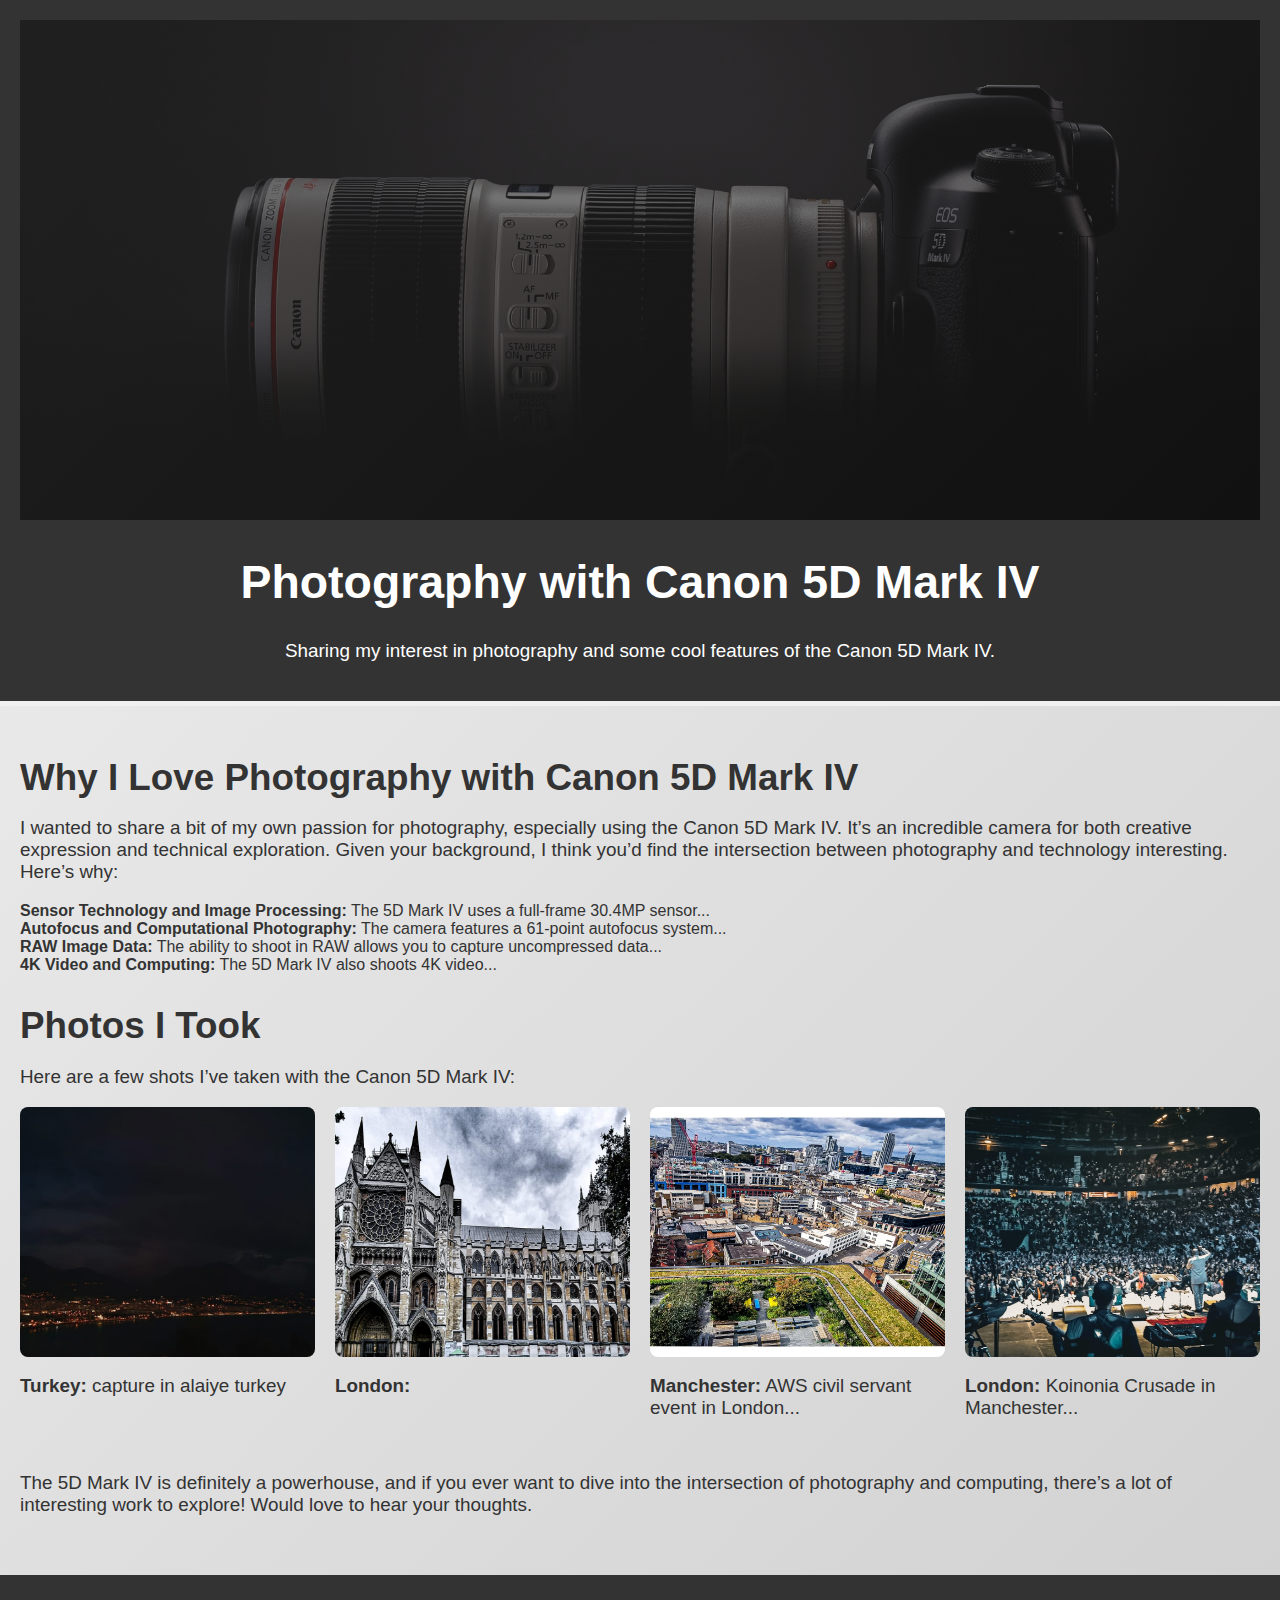
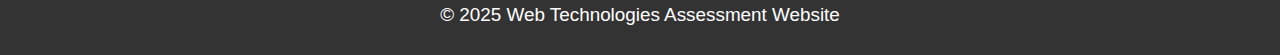
==== second-page.html @ c0d22d45 "feat(*): added weektwo styled page link" ====
<!DOCTYPE html>
<html lang="en">
<head>
    <meta charset="UTF-8">
    <meta name="viewport" content="width=device-width, initial-scale=1.0">
    <title>My Photography with Canon 5D Mark IV</title>
    <style>
        body {
            font-family: Arial, sans-serif;
            margin: 0;
            padding: 0;
            background: linear-gradient(135deg, #f0f0f0, #d1d1d1);
            color: #333;
        }

        header {
            position: relative;
            text-align: center;
            padding: 20px;
            background-color: #333;
            color: white;
            border-bottom: 5px solid #f0f0f0;
        }


        header img {
            width: 100%;
            max-height: 500px;
            object-fit: cover;
            height: auto;
            filter: brightness(70%);
        }


        header::before {
            content: "";
            position: absolute;
            top: 0;
            left: 0;
            width: 100%;
            height: 100%;
            background: linear-gradient(135deg, rgba(51, 51, 51, 0.6), rgba(51, 51, 51, 0.3));
            z-index: 1;
        }

        h1 {
            font-size: calc(1.3rem + 2vw);
            position: relative;
            z-index: 2;
        }

        p {
            font-size: calc(0.3rem + 1.1vw);
            position: relative;
            z-index: 2;
        }

        main {
            padding: 20px;
        }

        section h2 {
            font-size: calc(0.7rem + 2vw);
            margin-bottom: 10px;
        }

        section ul {
            list-style: none;
            padding: 0;
        }

        /* Flexbox styling for the image gallery */
        .gallery {
            display: flex;
            flex-wrap: wrap;
            gap: 15px;
            justify-content: space-between;
        }

        .gallery-item {
            flex: 1 1 calc(25% - 15px); /* 4 columns layout */
            max-width: calc(25% - 15px);
            margin-bottom: 15px;
            display: flex;
            flex-direction: column;
        }

        .gallery-item img {
            width: 100%;
            height: 250px;
            object-fit: cover;
            border-radius: 8px;
        }

        footer {
            text-align: center;
            padding: 10px;
            background-color: #333;
            color: white;
            margin-top: 20px;
        }
    </style>

</head>
<body>
<header>
    <img src="5d.jpeg" alt="5d mark IV" width="100%" style="max-width: 100%; height: auto;">
    <h1>Photography with Canon 5D Mark IV</h1>
    <p>Sharing my interest in photography and some cool features of the Canon 5D Mark IV.</p>
</header>

<main>
    <section>
        <h2>Why I Love Photography with Canon 5D Mark IV</h2>
        <p>
            I wanted to share a bit of my own passion for photography, especially using the Canon 5D Mark IV. It’s an incredible camera for both creative expression and technical exploration. Given your background, I think you’d find the intersection between photography and technology interesting. Here’s why:
        </p>
        <ul>
            <li><strong>Sensor Technology and Image Processing:</strong> The 5D Mark IV uses a full-frame 30.4MP sensor...</li>
            <li><strong>Autofocus and Computational Photography:</strong> The camera features a 61-point autofocus system...</li>
            <li><strong>RAW Image Data:</strong> The ability to shoot in RAW allows you to capture uncompressed data...</li>
            <li><strong>4K Video and Computing:</strong> The 5D Mark IV also shoots 4K video...</li>
        </ul>

        <h2>Photos I Took</h2>
        <p>Here are a few shots I’ve taken with the Canon 5D Mark IV:</p>
        <div class="gallery">
            <div class="gallery-item">
                <img src="p.jpeg" alt="alaiye">
                <p><strong>Turkey:</strong> capture in alaiye turkey</p>
            </div>
            <div class="gallery-item">
                <img src="p1.jpeg" alt="london">
                <p><strong>London:</strong></p>
            </div>
            <div class="gallery-item">
                <img src="p5.jpeg" alt="aws">
                <p><strong>Manchester:</strong> AWS civil servant event in London...</p>
            </div>
            <div class="gallery-item">
                <img src="p4.jpeg" alt="koinonia">
                <p><strong>London:</strong> Koinonia Crusade in Manchester...</p>
            </div>
        </div>

        <p>The 5D Mark IV is definitely a powerhouse, and if you ever want to dive into the intersection of photography and computing, there’s a lot of interesting work to explore! Would love to hear your thoughts.</p>
    </section>
</main>

<footer>
    <p>© 2025 Web Technologies Assessment Website</p>
</footer>
</body>
</html>
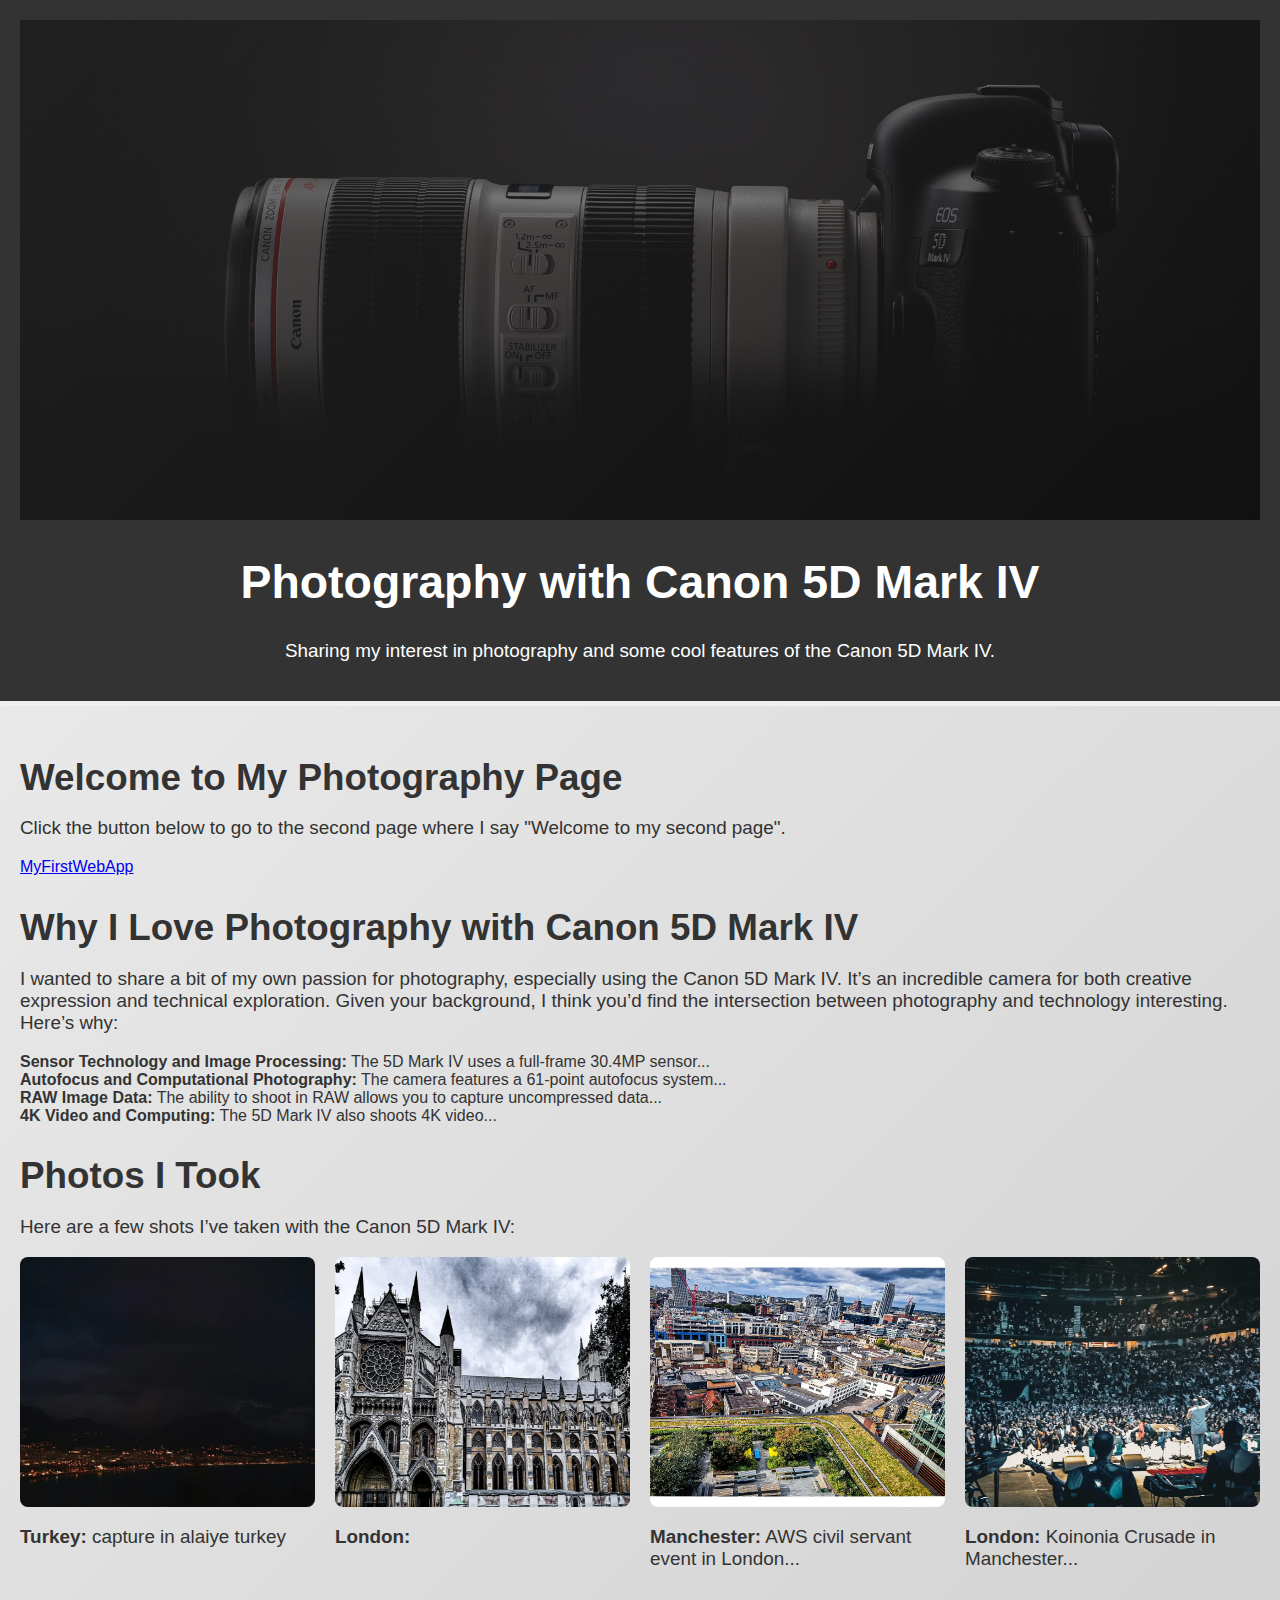
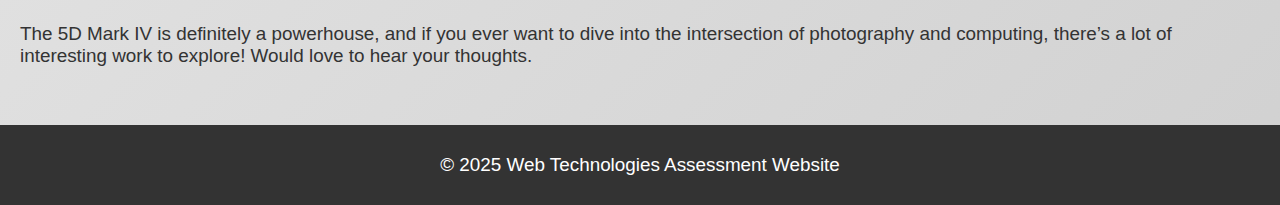
==== commit 8a52deb0: "feat(*): link back to first page" ====
--- a/second-page.html
+++ b/second-page.html
@@ -111,6 +111,15 @@
 
 <main>
     <section>
+        <h2>Welcome to My Photography Page</h2>
+        <p>Click the button below to go to the second page where I say "Welcome to my second page".</p>
+
+        <!-- Button that links to the second page -->
+        <div class="button-container">
+            <a href="index.html" class="btn">MyFirstWebApp</a>
+        </div>
+    </section>
+    <section>
         <h2>Why I Love Photography with Canon 5D Mark IV</h2>
         <p>
             I wanted to share a bit of my own passion for photography, especially using the Canon 5D Mark IV. It’s an incredible camera for both creative expression and technical exploration. Given your background, I think you’d find the intersection between photography and technology interesting. Here’s why:
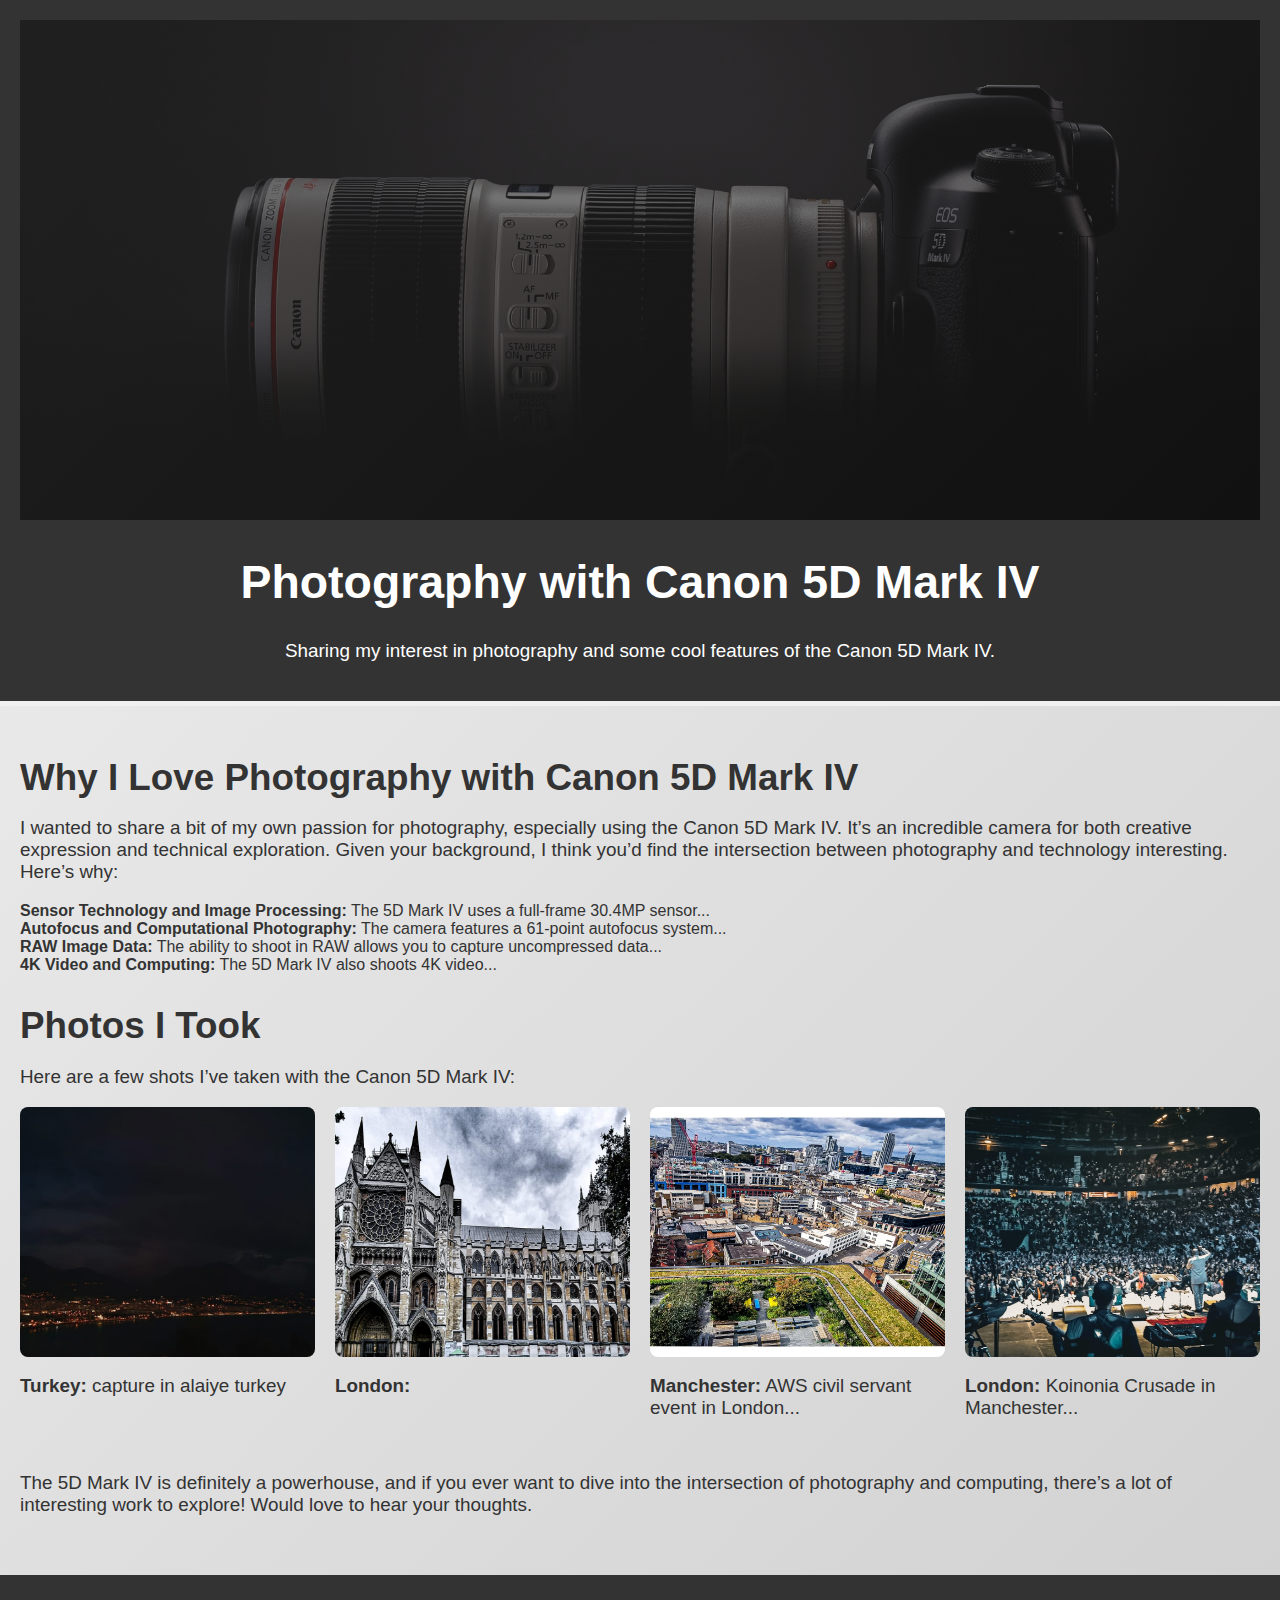
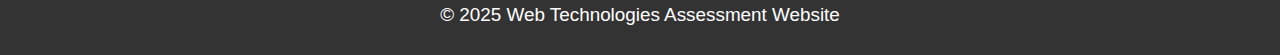
==== commit 09ad5e52: "feat(responsive): created a stylesheet and enhance page reponsiveness" ====
--- a/second-page.html
+++ b/second-page.html
@@ -4,103 +4,7 @@
     <meta charset="UTF-8">
     <meta name="viewport" content="width=device-width, initial-scale=1.0">
     <title>My Photography with Canon 5D Mark IV</title>
-    <style>
-        body {
-            font-family: Arial, sans-serif;
-            margin: 0;
-            padding: 0;
-            background: linear-gradient(135deg, #f0f0f0, #d1d1d1);
-            color: #333;
-        }
-
-        header {
-            position: relative;
-            text-align: center;
-            padding: 20px;
-            background-color: #333;
-            color: white;
-            border-bottom: 5px solid #f0f0f0;
-        }
-
-
-        header img {
-            width: 100%;
-            max-height: 500px;
-            object-fit: cover;
-            height: auto;
-            filter: brightness(70%);
-        }
-
-
-        header::before {
-            content: "";
-            position: absolute;
-            top: 0;
-            left: 0;
-            width: 100%;
-            height: 100%;
-            background: linear-gradient(135deg, rgba(51, 51, 51, 0.6), rgba(51, 51, 51, 0.3));
-            z-index: 1;
-        }
-
-        h1 {
-            font-size: calc(1.3rem + 2vw);
-            position: relative;
-            z-index: 2;
-        }
-
-        p {
-            font-size: calc(0.3rem + 1.1vw);
-            position: relative;
-            z-index: 2;
-        }
-
-        main {
-            padding: 20px;
-        }
-
-        section h2 {
-            font-size: calc(0.7rem + 2vw);
-            margin-bottom: 10px;
-        }
-
-        section ul {
-            list-style: none;
-            padding: 0;
-        }
-
-        /* Flexbox styling for the image gallery */
-        .gallery {
-            display: flex;
-            flex-wrap: wrap;
-            gap: 15px;
-            justify-content: space-between;
-        }
-
-        .gallery-item {
-            flex: 1 1 calc(25% - 15px); /* 4 columns layout */
-            max-width: calc(25% - 15px);
-            margin-bottom: 15px;
-            display: flex;
-            flex-direction: column;
-        }
-
-        .gallery-item img {
-            width: 100%;
-            height: 250px;
-            object-fit: cover;
-            border-radius: 8px;
-        }
-
-        footer {
-            text-align: center;
-            padding: 10px;
-            background-color: #333;
-            color: white;
-            margin-top: 20px;
-        }
-    </style>
-
+    <link rel="stylesheet" href="styles.css">
 </head>
 <body>
 <header>
@@ -110,15 +14,6 @@
 </header>
 
 <main>
-    <section>
-        <h2>Welcome to My Photography Page</h2>
-        <p>Click the button below to go to the second page where I say "Welcome to my second page".</p>
-
-        <!-- Button that links to the second page -->
-        <div class="button-container">
-            <a href="index.html" class="btn">MyFirstWebApp</a>
-        </div>
-    </section>
     <section>
         <h2>Why I Love Photography with Canon 5D Mark IV</h2>
         <p>
@@ -160,4 +55,4 @@
     <p>© 2025 Web Technologies Assessment Website</p>
 </footer>
 </body>
-</html>
+</html>--- a/styles.css
+++ b/styles.css
@@ -0,0 +1,104 @@
+body {
+    font-family: Arial, sans-serif;
+    margin: 0;
+    padding: 0;
+    background: linear-gradient(135deg, #f0f0f0, #d1d1d1);
+    color: #333;
+}
+
+header {
+    position: relative;
+    text-align: center;
+    padding: 20px;
+    background-color: #333;
+    color: white;
+    border-bottom: 5px solid #f0f0f0;
+}
+
+header img {
+    width: 100%;
+    max-height: 500px;
+    object-fit: cover;
+    height: auto;
+    filter: brightness(70%);
+}
+
+header::before {
+    content: "";
+    position: absolute;
+    top: 0;
+    left: 0;
+    width: 100%;
+    height: 100%;
+    background: linear-gradient(135deg, rgba(51, 51, 51, 0.6), rgba(51, 51, 51, 0.3));
+    z-index: 1;
+}
+
+h1 {
+    font-size: calc(1.3rem + 2vw);
+    position: relative;
+    z-index: 2;
+}
+
+p {
+    font-size: calc(0.3rem + 1.1vw);
+    position: relative;
+    z-index: 2;
+}
+
+main {
+    padding: 20px;
+}
+
+section h2 {
+    font-size: calc(0.7rem + 2vw);
+    margin-bottom: 10px;
+}
+
+section ul {
+    list-style: none;
+    padding: 0;
+}
+
+/* Flexbox styling for the image*/
+.gallery {
+    display: flex;
+    flex-wrap: wrap;
+    gap: 15px;
+    justify-content: space-between;
+}
+
+.gallery-item {
+    flex: 1 1 calc(25% - 15px); /* 4 columns layout */
+    max-width: calc(25% - 15px);
+    margin-bottom: 15px;
+    display: flex;
+    flex-direction: column;
+}
+
+.gallery-item img {
+    width: 100%;
+    height: 250px;
+    object-fit: cover;
+    border-radius: 8px;
+}
+
+footer {
+    text-align: center;
+    padding: 10px;
+    background-color: #333;
+    color: white;
+    margin-top: 20px;
+}
+
+/* Responsive Design */
+@media (max-width: 768px) {
+    header img {
+        max-height: 350px;
+    }
+
+    h1 {
+        font-size: calc(1.2rem + 3vw);
+    }
+
+    p
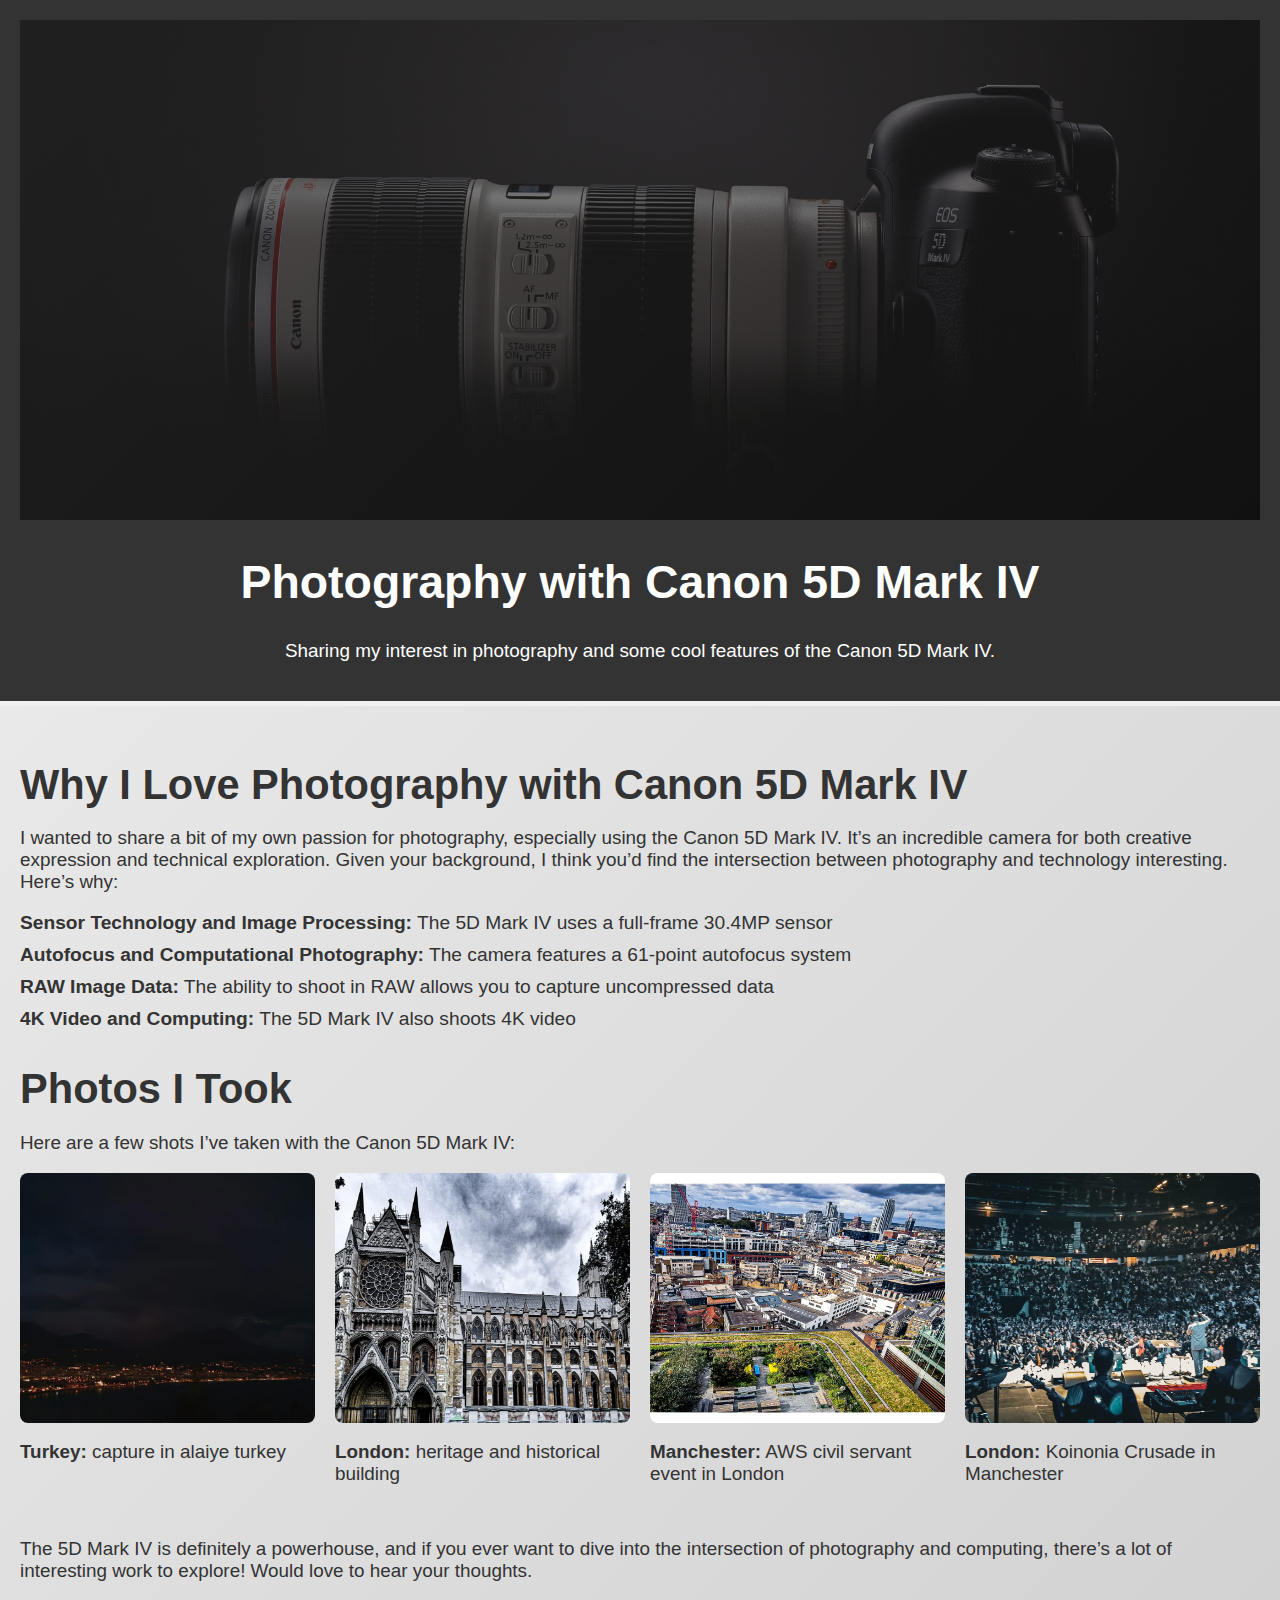
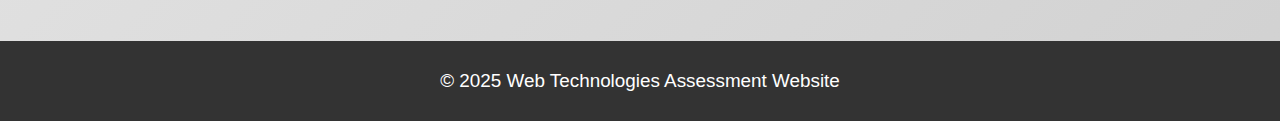
==== commit 1a87de01: "feat(style): update style sheet to add the missing parts" ====
--- a/second-page.html
+++ b/second-page.html
@@ -20,10 +20,10 @@
             I wanted to share a bit of my own passion for photography, especially using the Canon 5D Mark IV. It’s an incredible camera for both creative expression and technical exploration. Given your background, I think you’d find the intersection between photography and technology interesting. Here’s why:
         </p>
         <ul>
-            <li><strong>Sensor Technology and Image Processing:</strong> The 5D Mark IV uses a full-frame 30.4MP sensor...</li>
-            <li><strong>Autofocus and Computational Photography:</strong> The camera features a 61-point autofocus system...</li>
-            <li><strong>RAW Image Data:</strong> The ability to shoot in RAW allows you to capture uncompressed data...</li>
-            <li><strong>4K Video and Computing:</strong> The 5D Mark IV also shoots 4K video...</li>
+            <li><strong>Sensor Technology and Image Processing:</strong> The 5D Mark IV uses a full-frame 30.4MP sensor</li>
+            <li><strong>Autofocus and Computational Photography:</strong> The camera features a 61-point autofocus system</li>
+            <li><strong>RAW Image Data:</strong> The ability to shoot in RAW allows you to capture uncompressed data</li>
+            <li><strong>4K Video and Computing:</strong> The 5D Mark IV also shoots 4K video</li>
         </ul>
 
         <h2>Photos I Took</h2>
@@ -35,15 +35,15 @@
             </div>
             <div class="gallery-item">
                 <img src="p1.jpeg" alt="london">
-                <p><strong>London:</strong></p>
+                <p><strong>London:</strong> heritage and historical building</p>
             </div>
             <div class="gallery-item">
                 <img src="p5.jpeg" alt="aws">
-                <p><strong>Manchester:</strong> AWS civil servant event in London...</p>
+                <p><strong>Manchester:</strong> AWS civil servant event in London</p>
             </div>
             <div class="gallery-item">
                 <img src="p4.jpeg" alt="koinonia">
-                <p><strong>London:</strong> Koinonia Crusade in Manchester...</p>
+                <p><strong>London:</strong> Koinonia Crusade in Manchester</p>
             </div>
         </div>
 
--- a/styles.css
+++ b/styles.css
@@ -5,6 +5,7 @@
     background: linear-gradient(135deg, #f0f0f0, #d1d1d1);
     color: #333;
 }
+
 
 header {
     position: relative;
@@ -51,8 +52,8 @@
 }
 
 section h2 {
-    font-size: calc(0.7rem + 2vw);
-    margin-bottom: 10px;
+    font-size: calc(1.0rem + 2vw);
+    margin-bottom: 5px;
 }
 
 section ul {
@@ -60,7 +61,12 @@
     padding: 0;
 }
 
-/* Flexbox styling for the image*/
+li {
+    font-size: calc(0.8rem + 0.5vw); /* Makes the font size dynamic */
+    margin-bottom: 10px;
+ }
+
+/* Flexbox styling for the image gallery */
 .gallery {
     display: flex;
     flex-wrap: wrap;
@@ -91,7 +97,7 @@
     margin-top: 20px;
 }
 
-/* Responsive Design */
+/* Media Queries for Responsive Design */
 @media (max-width: 768px) {
     header img {
         max-height: 350px;
@@ -101,4 +107,64 @@
         font-size: calc(1.2rem + 3vw);
     }
 
-    p
+    p {
+        font-size: calc(0.4rem + 1.5vw);
+    }
+
+    section h2 {
+        font-size: calc(1.0rem + 3vw);
+    }
+
+    ul {
+        padding-left: 20px;
+    }
+
+    li {
+        font-size: calc(0.5rem + 1.5vw);
+    }
+
+    .gallery-item {
+        flex: 1 1 calc(50% - 15px); /* 2 columns layout for medium screens */
+        max-width: calc(50% - 15px);
+    }
+
+    footer {
+        padding: 15px;
+    }
+}
+
+@media (max-width: 480px) {
+    header img {
+        max-height: 300px;
+    }
+
+    h1 {
+        font-size: calc(1rem + 4vw);
+    }
+
+    section h2 {
+        font-size: calc(0.8rem + 4vw);
+    }
+
+    p {
+        font-size: calc(0.5rem + 2vw);
+    }
+
+    ul {
+        padding-left: 15px;
+    }
+
+    li {
+        font-size: calc(0.6rem + 2vw);
+        margin-bottom: 8px;
+    }
+
+    .gallery-item {
+        flex: 1 1 calc(100% - 15px); /* 1 column layout for small screens */
+        max-width: calc(100% - 15px);
+    }
+
+    footer {
+        padding: 20px;
+    }
+}
